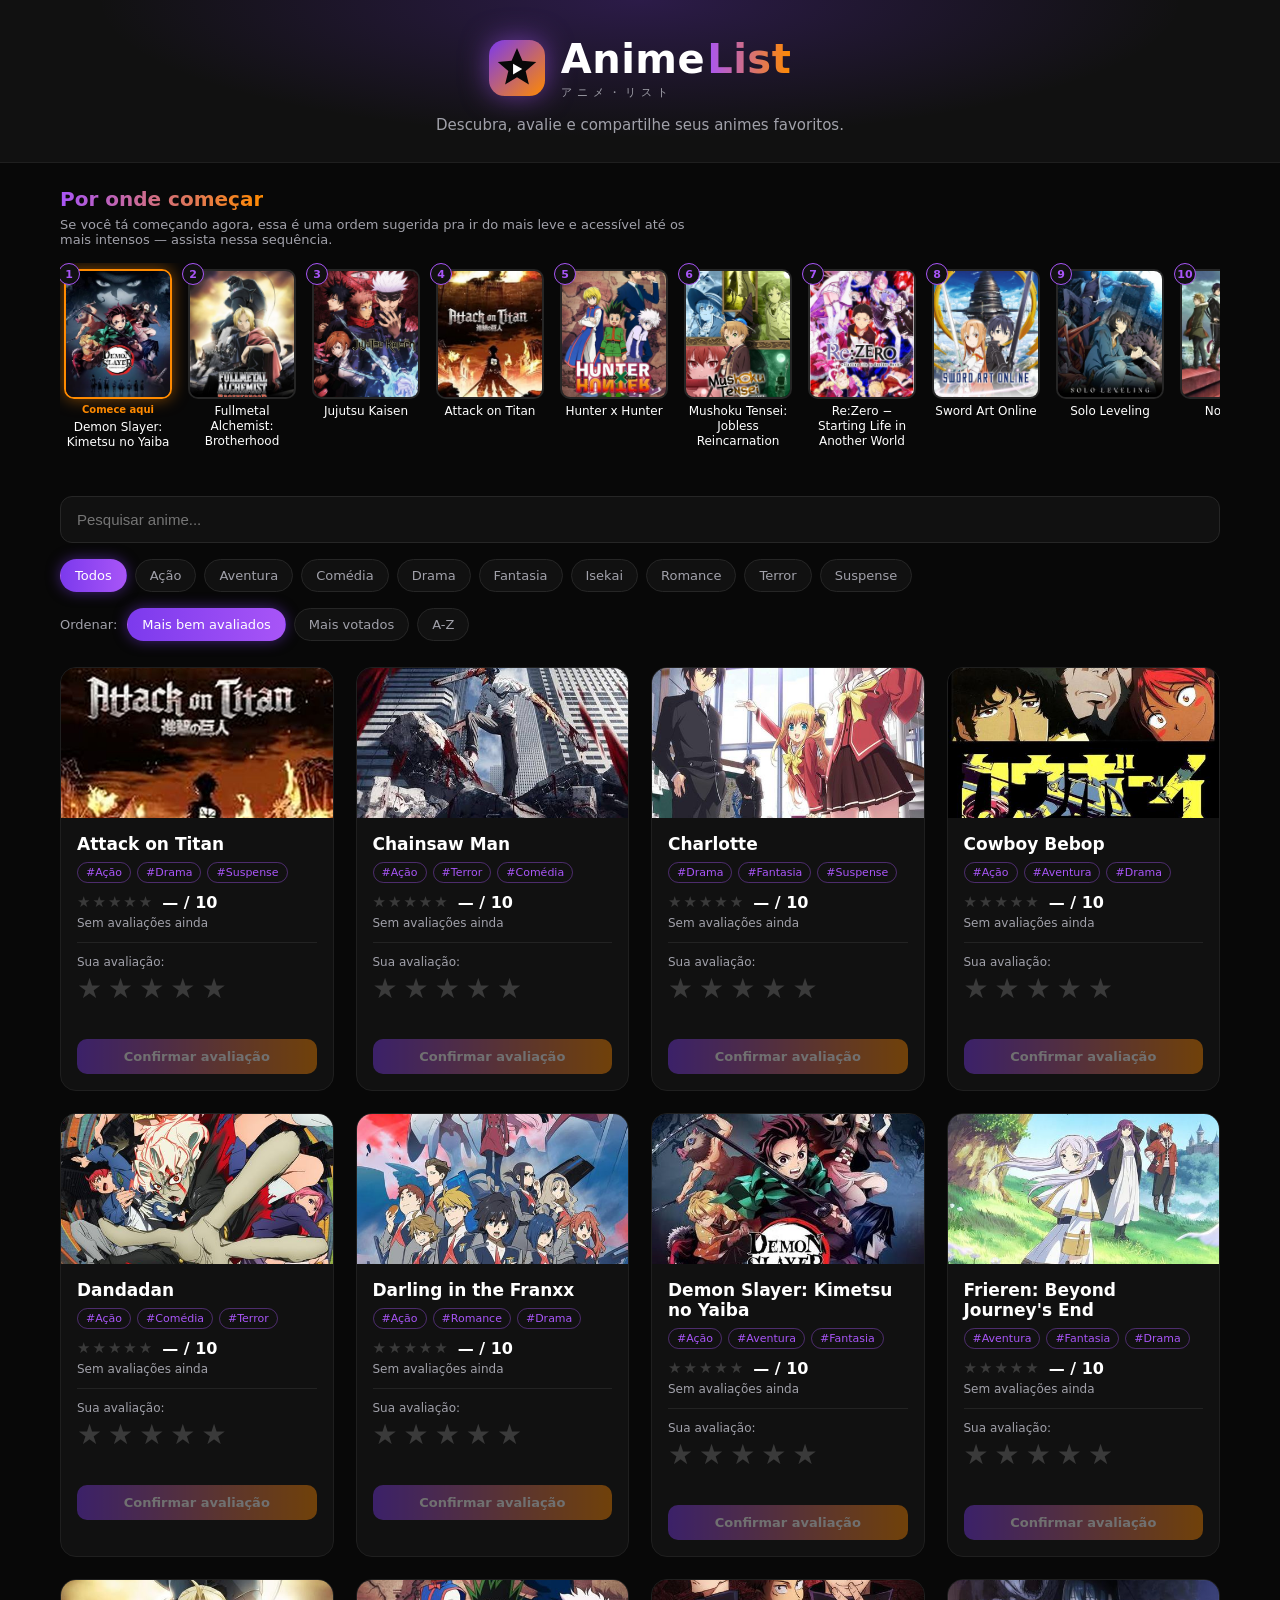
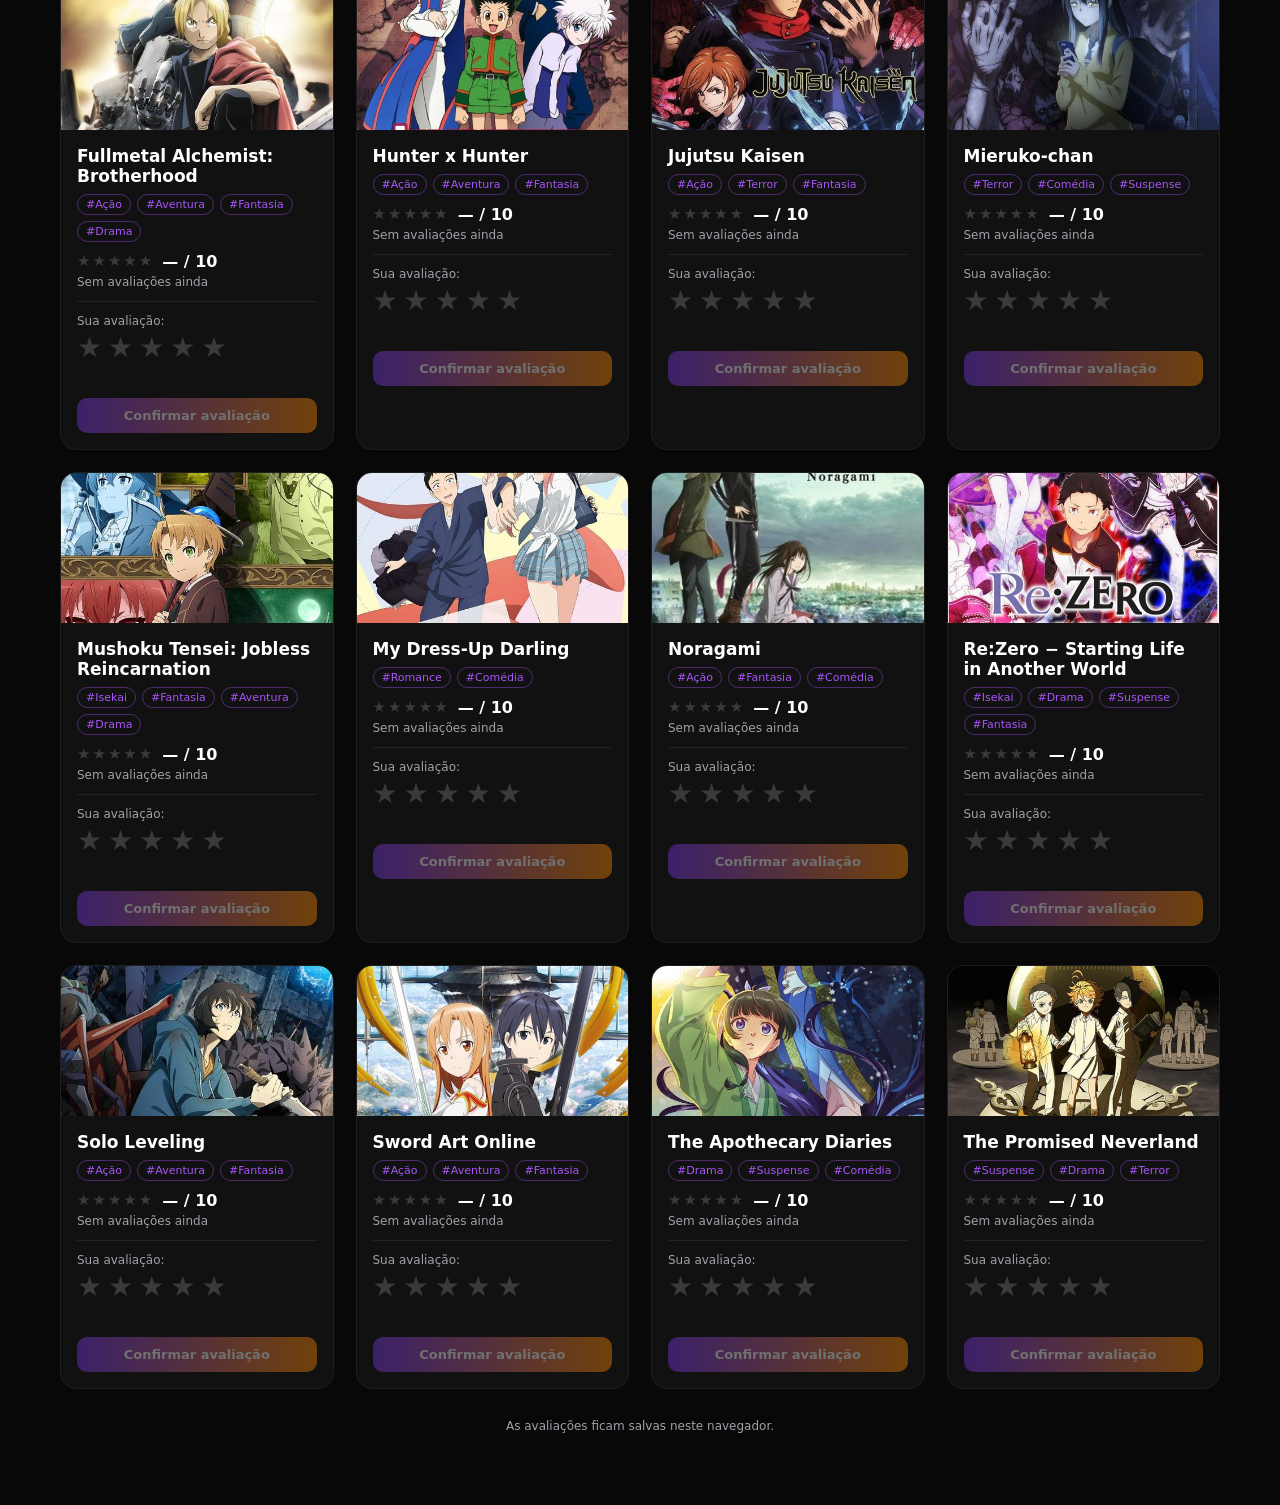
==== index.html @ 44616f42 "Reestrutura o projeto em HTML/CSS/JS separados e adiciona os pôsteres dos animes" ====
<!DOCTYPE html>
<html lang="pt-BR">
<head>
  <meta charset="UTF-8">
  <meta name="viewport" content="width=device-width, initial-scale=1, viewport-fit=cover">
  <meta name="description" content="Descubra, avalie e compartilhe seus animes favoritos.">
  <title>Anime List</title>
  <link rel="icon" type="image/svg+xml" href="assets/logo.svg">
  <link rel="stylesheet" href="css/style.css">
  <script type="module" src="js/main.js"></script>
</head>
<body>
  <header class="site-header">
    <div class="brand">
      <img class="brand-logo" src="assets/logo.svg" alt="" width="56" height="56">
      <div>
        <h1>Anime<span>List</span></h1>
        <span class="brand-kana">アニメ・リスト</span>
      </div>
    </div>
    <p>Descubra, avalie e compartilhe seus animes favoritos.</p>
  </header>

  <main>
    <section class="start-guide" aria-labelledby="start-guide-title">
      <h2 id="start-guide-title">Por onde começar</h2>
      <p class="start-guide-sub">
        Se você tá começando agora, essa é uma ordem sugerida pra ir do mais leve e acessível
        até os mais intensos — assista nessa sequência.
      </p>
      <ol class="path" id="path"></ol>
    </section>

    <div class="controls">
      <input id="search" type="search" placeholder="Pesquisar anime..." aria-label="Pesquisar anime" autocomplete="off">
      <div class="row" id="categories" role="group" aria-label="Filtrar por categoria"></div>
      <div class="row">
        <span class="sort-label">Ordenar:</span>
        <div class="row" id="sorts" role="group" aria-label="Ordenar resultados"></div>
      </div>
    </div>

    <section id="grid" class="grid" aria-label="Lista de animes"></section>
    <p id="empty" class="empty" hidden>Nenhum anime encontrado.</p>

    <p id="storage-note" class="note"></p>
  </main>

  <div id="toast" class="toast" role="status" aria-live="polite"></div>

  <template id="card-template">
    <article class="card">
      <div class="poster"><img alt="" loading="lazy" decoding="async"></div>
      <div class="card-body">
        <h3 class="card-title"></h3>
        <div class="card-tags"></div>
        <div class="average">
          <span class="stars-mini" aria-hidden="true">
            <span class="stars-bg">★★★★★</span>
            <span class="stars-fg">★★★★★</span>
          </span>
          <span class="average-value"></span>
        </div>
        <div class="vote-count"></div>
        <div class="rate">
          <p>Sua avaliação:</p>
          <div class="star-input" role="radiogroup">
            <span class="stars-bg" aria-hidden="true">★★★★★</span>
            <span class="stars-fg" aria-hidden="true">★★★★★</span>
            <span class="star-hits"></span>
          </div>
          <div class="pending-score"></div>
          <button type="button" class="confirm">Confirmar avaliação</button>
        </div>
      </div>
    </article>
  </template>
</body>
</html>
---- css/style.css ----
:root {
  color-scheme: dark;
  --bg: #080808;
  --bg-2: #111111;
  --surface-border: #1f1f1f;
  --control-border: #262626;
  --divider: #232323;
  --star-empty: #3a3a3a;
  --purple: #7c3aed;
  --purple-2: #a855f7;
  --orange: #ff8a00;
  --red: #ef4444;
  --white: #ffffff;
  --gray: #a1a1aa;
  --radius: 16px;
  --gradient-brand: linear-gradient(90deg, var(--purple-2), var(--orange));
}

*,
*::before,
*::after {
  box-sizing: border-box;
}

html {
  scroll-padding-top: env(safe-area-inset-top, 0px);
}

body {
  margin: 0;
  background: var(--bg);
  color: var(--white);
  font-family: "Segoe UI", Roboto, system-ui, sans-serif;
  padding-top: env(safe-area-inset-top, 0px);
  padding-bottom: env(safe-area-inset-bottom, 0px);
}

button {
  font: inherit;
}

.site-header h1 span,
.start-guide h2 {
  background: var(--gradient-brand);
  -webkit-background-clip: text;
  background-clip: text;
  color: transparent;
}

/* ---------- Header ---------- */

.site-header {
  padding: 36px 20px 28px;
  text-align: center;
  background: radial-gradient(ellipse at top, rgba(124, 58, 237, 0.25), transparent 60%), var(--bg-2);
  border-bottom: 1px solid var(--surface-border);
}

.brand {
  display: inline-flex;
  align-items: center;
  gap: 16px;
  text-align: left;
}

.brand-logo {
  width: 56px;
  height: 56px;
  flex-shrink: 0;
  filter: drop-shadow(0 0 14px rgba(168, 85, 247, 0.55));
}

.site-header h1 {
  margin: 0;
  font-size: clamp(26px, 5.5vw, 40px);
  letter-spacing: 0.5px;
  font-weight: 800;
}

.site-header h1 span {
  margin-left: 2px;
}

.brand-kana {
  display: block;
  font-size: 11px;
  letter-spacing: 5px;
  color: var(--gray);
  margin-top: 3px;
}

.site-header p {
  color: var(--gray);
  margin: 16px 0 0;
  font-size: 15px;
}

main {
  max-width: 1200px;
  margin: 0 auto;
  padding: 24px 20px 60px;
}

/* ---------- Start guide ---------- */

.start-guide {
  margin-bottom: 32px;
}

.start-guide h2 {
  display: inline-block;
  margin: 0 0 6px;
  font-size: 20px;
  font-weight: 800;
}

.start-guide-sub {
  color: var(--gray);
  font-size: 13px;
  margin: 0 0 16px;
  max-width: 640px;
}

.path {
  display: flex;
  gap: 16px;
  overflow-x: auto;
  list-style: none;
  margin: 0;
  padding: 6px 4px 14px;
}

.step {
  flex: 0 0 auto;
  width: 108px;
  text-align: center;
  position: relative;
}

.step-number {
  position: absolute;
  top: -6px;
  left: -6px;
  z-index: 2;
  width: 22px;
  height: 22px;
  display: flex;
  align-items: center;
  justify-content: center;
  border-radius: 50%;
  background: var(--bg-2);
  border: 1px solid var(--purple-2);
  color: var(--purple-2);
  font-size: 11px;
  font-weight: 700;
}

.step img {
  display: block;
  width: 100%;
  height: 130px;
  object-fit: cover;
  border-radius: 10px;
  border: 2px solid var(--control-border);
}

.step.first img {
  border-color: var(--orange);
  box-shadow: 0 0 16px rgba(255, 138, 0, 0.5);
}

.step-badge {
  display: block;
  font-size: 10px;
  color: var(--orange);
  font-weight: 700;
  margin-top: 5px;
}

.step p {
  font-size: 12px;
  margin: 5px 0 0;
  line-height: 1.25;
}

/* ---------- Controls ---------- */

.controls {
  display: flex;
  flex-direction: column;
  gap: 16px;
  margin-bottom: 26px;
}

#search {
  width: 100%;
  padding: 14px 16px;
  border-radius: 12px;
  border: 1px solid var(--control-border);
  background: var(--bg-2);
  color: var(--white);
  font-size: 15px;
  outline: none;
  transition: border-color 0.2s, box-shadow 0.2s;
}

#search:focus {
  border-color: var(--purple-2);
  box-shadow: 0 0 0 3px rgba(168, 85, 247, 0.25);
}

.row {
  display: flex;
  flex-wrap: wrap;
  gap: 8px;
  align-items: center;
}

.sort-label {
  color: var(--gray);
  font-size: 13px;
  margin-right: 2px;
}

.chip {
  background: var(--bg-2);
  border: 1px solid var(--control-border);
  color: var(--gray);
  padding: 8px 14px;
  border-radius: 999px;
  font-size: 13px;
  cursor: pointer;
  transition: color 0.2s, border-color 0.2s, box-shadow 0.2s;
}

.chip:hover {
  color: var(--white);
  border-color: var(--purple-2);
}

.chip[aria-pressed="true"] {
  background: linear-gradient(90deg, var(--purple), var(--purple-2));
  color: var(--white);
  border-color: transparent;
  box-shadow: 0 0 14px rgba(124, 58, 237, 0.5);
}

.chip:focus-visible,
.confirm:focus-visible {
  outline: 2px solid var(--purple-2);
  outline-offset: 2px;
}

/* ---------- Grid & cards ---------- */

.grid {
  display: grid;
  grid-template-columns: repeat(auto-fill, minmax(240px, 1fr));
  gap: 22px;
}

@media (max-width: 640px) {
  .grid {
    grid-template-columns: 1fr;
  }
}

@media (min-width: 641px) and (max-width: 1000px) {
  .grid {
    grid-template-columns: repeat(2, 1fr);
  }
}

.card {
  background: var(--bg-2);
  border: 1px solid var(--surface-border);
  border-radius: var(--radius);
  overflow: hidden;
  transition: transform 0.25s, box-shadow 0.25s, border-color 0.25s;
}

.card:hover {
  transform: translateY(-4px);
  border-color: var(--purple-2);
  box-shadow: 0 10px 30px rgba(124, 58, 237, 0.25);
}

.poster {
  height: 150px;
  overflow: hidden;
  background: linear-gradient(135deg, #1e1b4b, #6d28d9);
}

.poster img {
  display: block;
  width: 100%;
  height: 100%;
  object-fit: cover;
}

.card-body {
  padding: 16px;
}

.card-title {
  margin: 0 0 8px;
  font-size: 17px;
}

.card-tags {
  display: flex;
  flex-wrap: wrap;
  gap: 6px;
  margin-bottom: 10px;
}

.tag {
  font-size: 11px;
  color: var(--purple-2);
  border: 1px solid rgba(168, 85, 247, 0.4);
  padding: 3px 8px;
  border-radius: 999px;
}

.average {
  display: flex;
  align-items: center;
  gap: 8px;
  margin-bottom: 4px;
}

.average-value {
  font-weight: 700;
}

.vote-count {
  color: var(--gray);
  font-size: 12px;
  margin-bottom: 12px;
}

/* ---------- Stars ---------- */

/* Both star widgets share the same technique: a gray row of stars with an
   orange copy on top, clipped to the width given by --fill. */
.stars-mini,
.star-input {
  position: relative;
  display: inline-block;
  line-height: 1;
}

.stars-bg {
  color: var(--star-empty);
}

.stars-fg {
  position: absolute;
  top: 0;
  left: 0;
  width: var(--fill, 0%);
  overflow: hidden;
  white-space: nowrap;
  color: var(--orange);
  pointer-events: none;
}

.stars-mini {
  font-size: 15px;
  letter-spacing: 2px;
}

.star-input {
  font-size: 28px;
  letter-spacing: 6px;
  height: 32px;
  margin-bottom: 8px;
}

.star-hits {
  position: absolute;
  inset: 0;
  display: flex;
}

.star-hits button {
  flex: 1;
  background: transparent;
  border: none;
  padding: 0;
  margin: 0;
  cursor: pointer;
}

.star-hits button:focus-visible {
  outline: 2px solid var(--purple-2);
  outline-offset: 2px;
}

/* ---------- Rating form ---------- */

.rate {
  border-top: 1px solid var(--divider);
  padding-top: 12px;
}

.rate p {
  margin: 0 0 6px;
  font-size: 12px;
  color: var(--gray);
}

.pending-score {
  font-size: 12px;
  color: var(--gray);
  min-height: 16px;
  margin-bottom: 8px;
}

.confirm {
  width: 100%;
  padding: 10px;
  border: none;
  border-radius: 10px;
  background: linear-gradient(90deg, var(--purple), var(--orange));
  color: var(--white);
  font-weight: 700;
  font-size: 13px;
  cursor: pointer;
  transition: opacity 0.2s;
}

.confirm:disabled {
  opacity: 0.4;
  cursor: default;
}

/* ---------- Misc ---------- */

.empty {
  text-align: center;
  color: var(--gray);
  padding: 40px 0;
}

.note {
  color: var(--gray);
  font-size: 12px;
  text-align: center;
  margin-top: 30px;
}

.toast {
  position: fixed;
  left: 50%;
  bottom: 24px;
  z-index: 50;
  max-width: 90vw;
  transform: translate(-50%, 12px);
  background: #151515;
  border: 1px solid var(--purple-2);
  color: var(--white);
  padding: 12px 20px;
  border-radius: 10px;
  font-size: 14px;
  opacity: 0;
  pointer-events: none;
  transition: opacity 0.25s, transform 0.25s;
}

.toast.show {
  opacity: 1;
  transform: translate(-50%, 0);
}

.toast.error {
  border-color: var(--red);
}

@media (prefers-reduced-motion: reduce) {
  *,
  *::before,
  *::after {
    transition: none !important;
  }

  .card:hover {
    transform: none;
  }
}
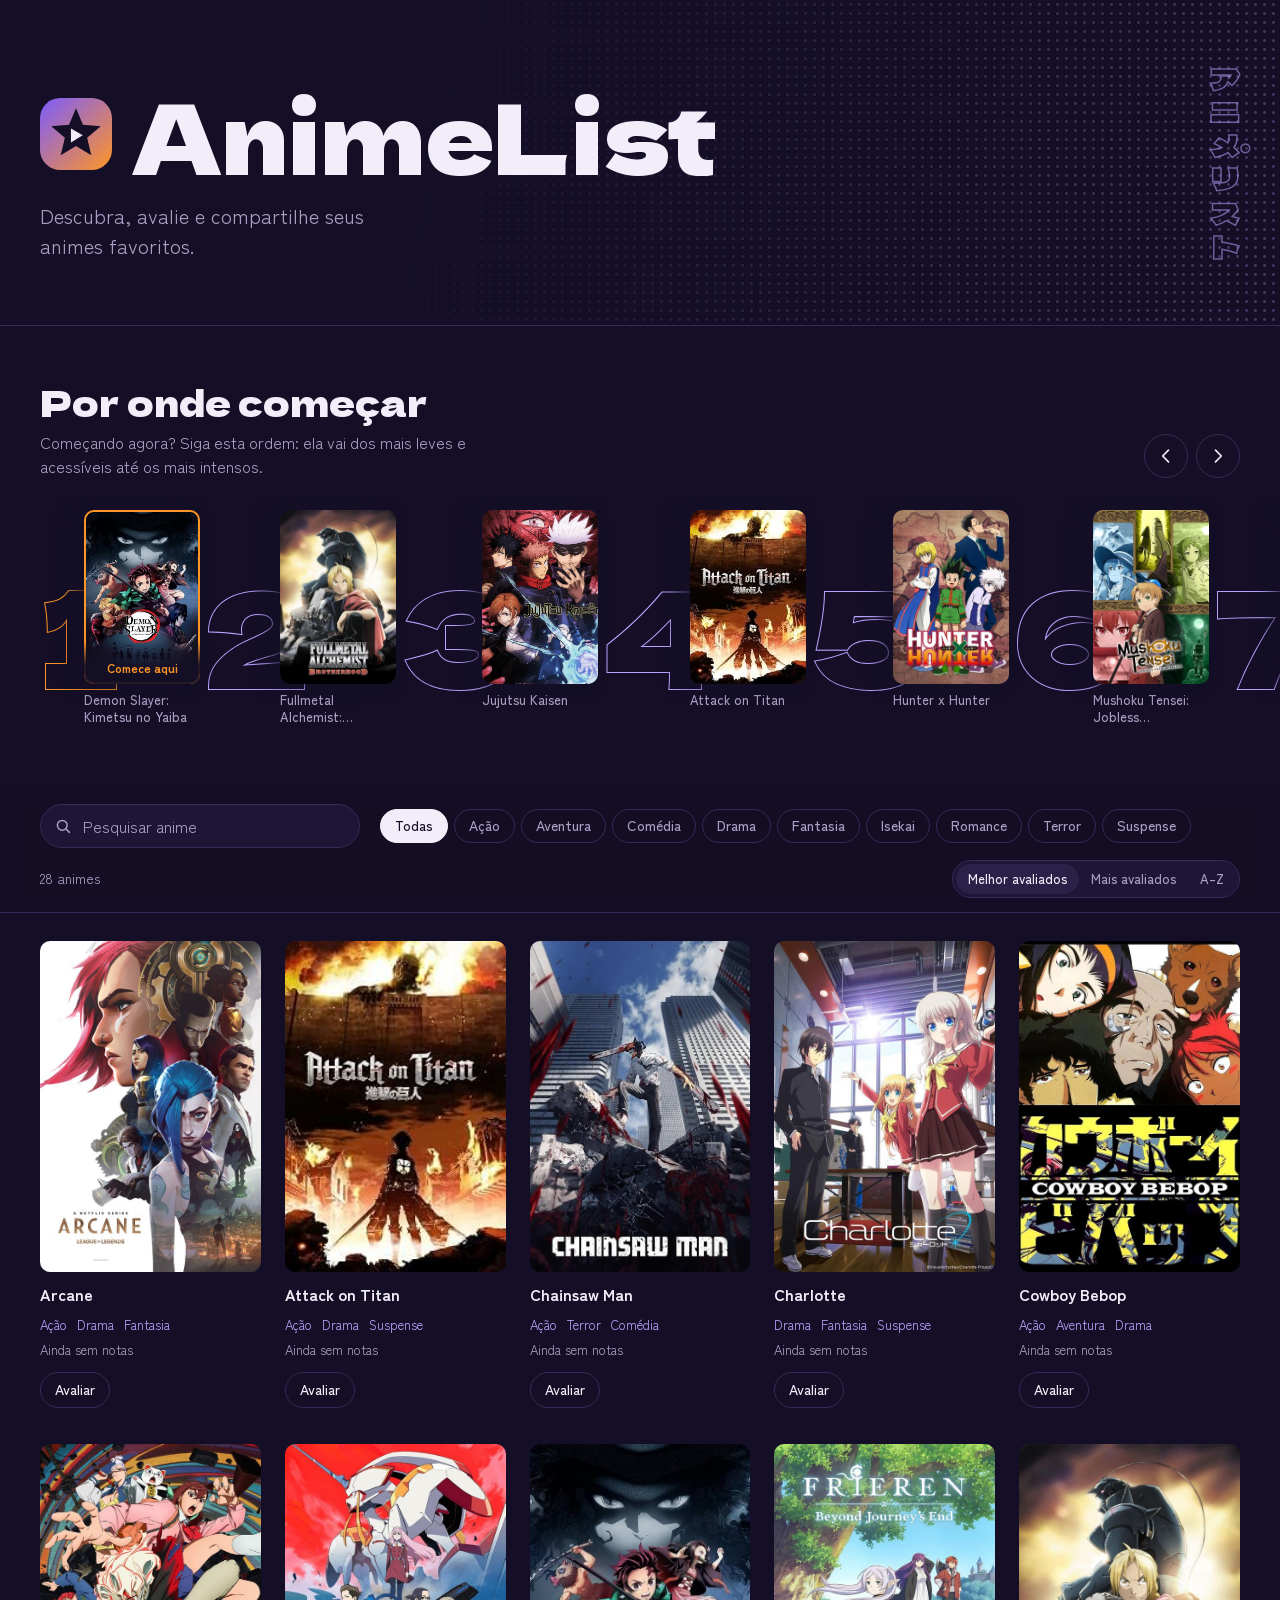
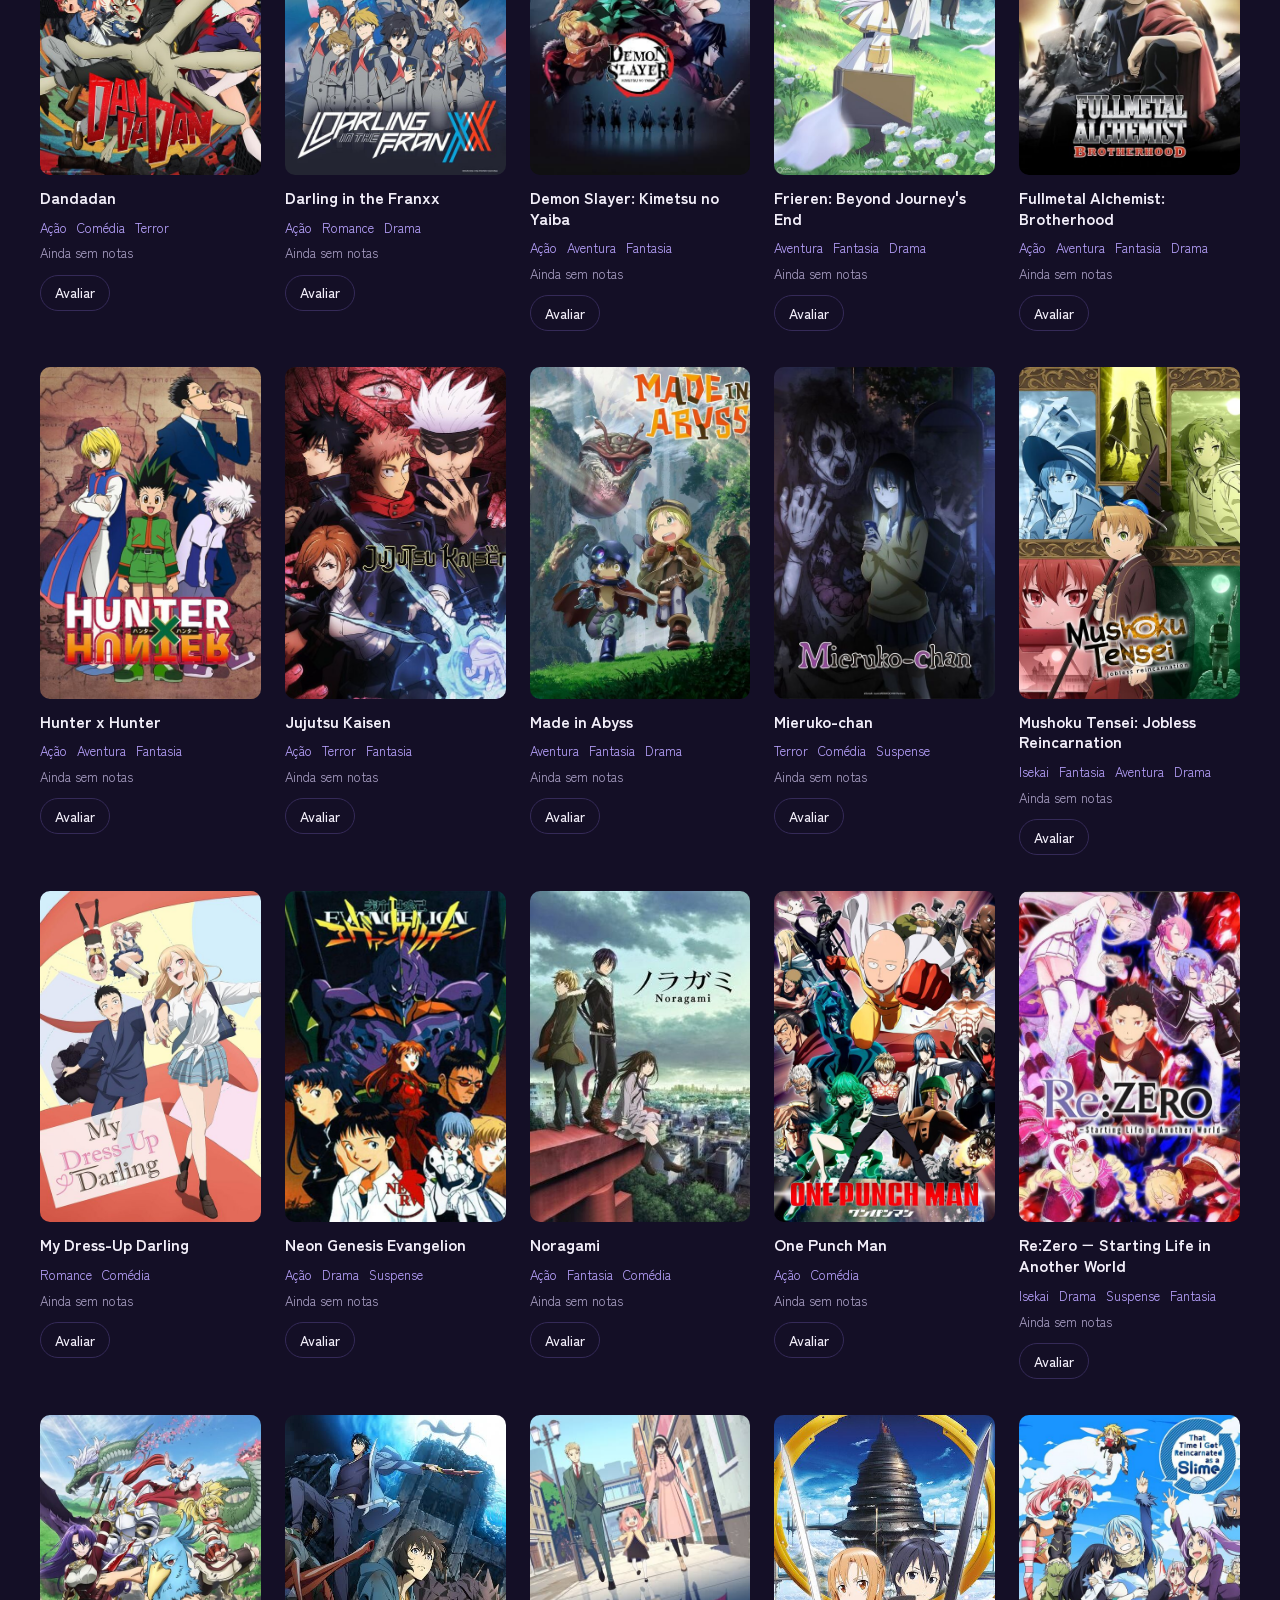
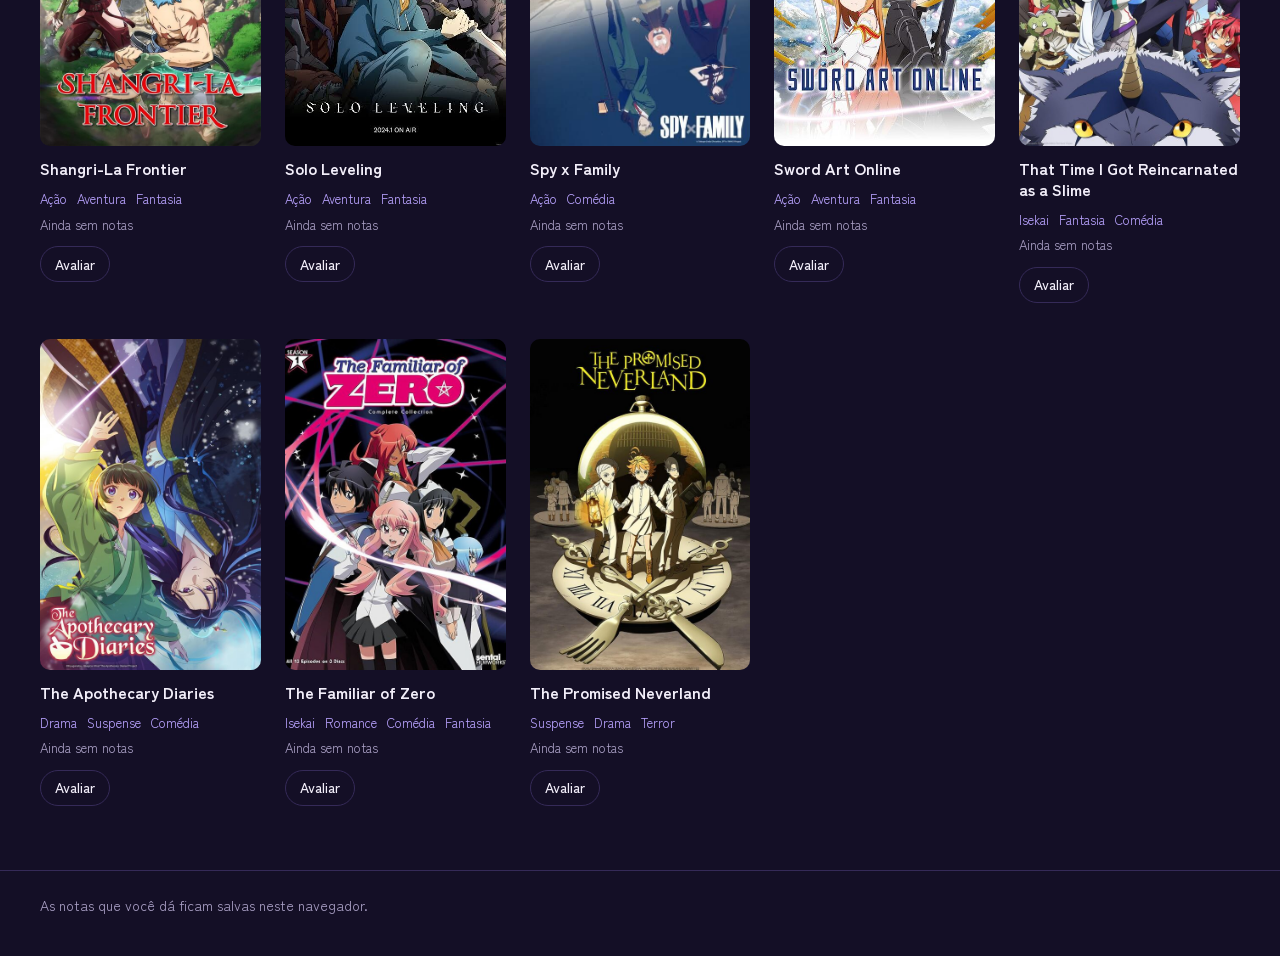
==== commit 24a9b726: "Reorganiza o projeto e redesenha a AnimeList - Separa o HTML único em index.html, assets/css/style.c" ====
--- a/index.html
+++ b/index.html
@@ -3,77 +3,89 @@
 <head>
   <meta charset="UTF-8">
   <meta name="viewport" content="width=device-width, initial-scale=1, viewport-fit=cover">
-  <meta name="description" content="Descubra, avalie e compartilhe seus animes favoritos.">
-  <title>Anime List</title>
-  <link rel="icon" type="image/svg+xml" href="assets/logo.svg">
-  <link rel="stylesheet" href="css/style.css">
-  <script type="module" src="js/main.js"></script>
+  <title>AnimeList</title>
+  <meta name="description" content="Descubra, avalie e compartilhe seus animes favoritos, com uma ordem sugerida para quem está começando.">
+  <meta name="theme-color" content="#140F26">
+  <meta property="og:title" content="AnimeList">
+  <meta property="og:description" content="Descubra, avalie e compartilhe seus animes favoritos.">
+  <meta property="og:type" content="website">
+  <link rel="icon" href="favicon.svg" type="image/svg+xml">
+  <link rel="preconnect" href="https://fonts.googleapis.com">
+  <link rel="preconnect" href="https://fonts.gstatic.com" crossorigin>
+  <link rel="stylesheet" href="https://fonts.googleapis.com/css2?family=Dela+Gothic+One&family=Zen+Kaku+Gothic+New:wght@400;500;700&display=swap">
+  <link rel="stylesheet" href="assets/css/style.css">
+  <script src="assets/js/data.js" defer></script>
+  <script src="assets/js/app.js" defer></script>
 </head>
 <body>
-  <header class="site-header">
-    <div class="brand">
-      <img class="brand-logo" src="assets/logo.svg" alt="" width="56" height="56">
-      <div>
-        <h1>Anime<span>List</span></h1>
-        <span class="brand-kana">アニメ・リスト</span>
+  <a class="pular" href="#lista">Pular para a lista</a>
+
+  <header class="topo">
+    <div class="topo-conteudo">
+      <div class="marca">
+        <svg class="marca-logo" viewBox="0 0 64 64" aria-hidden="true">
+          <defs>
+            <linearGradient id="logo-grad" x1="0" y1="0" x2="1" y2="1">
+              <stop offset="0" stop-color="#7C5CFF"/>
+              <stop offset="1" stop-color="#FF9526"/>
+            </linearGradient>
+          </defs>
+          <rect width="64" height="64" rx="18" fill="url(#logo-grad)"/>
+          <path d="M32 9 L38.2 23.8 L54 25.1 L41.9 35.3 L45.6 50.9 L32 42.6 L18.4 50.9 L22.1 35.3 L10 25.1 L25.8 23.8 Z" fill="#140F26"/>
+          <path d="M27.5 27 L27.5 39.5 L38 33.2 Z" fill="#F2EEF9"/>
+        </svg>
+        <h1>AnimeList</h1>
       </div>
+      <p class="topo-texto">Descubra, avalie e compartilhe seus animes favoritos.</p>
     </div>
-    <p>Descubra, avalie e compartilhe seus animes favoritos.</p>
+    <span class="kana" aria-hidden="true">アニメ・リスト</span>
   </header>
 
   <main>
-    <section class="start-guide" aria-labelledby="start-guide-title">
-      <h2 id="start-guide-title">Por onde começar</h2>
-      <p class="start-guide-sub">
-        Se você tá começando agora, essa é uma ordem sugerida pra ir do mais leve e acessível
-        até os mais intensos — assista nessa sequência.
-      </p>
-      <ol class="path" id="path"></ol>
+    <section class="inicio" aria-labelledby="inicio-titulo">
+      <div class="inicio-cabecalho">
+        <div>
+          <h2 id="inicio-titulo">Por onde começar</h2>
+          <p class="inicio-texto">Começando agora? Siga esta ordem: ela vai dos mais leves e acessíveis até os mais intensos.</p>
+        </div>
+        <div class="trilha-setas">
+          <button type="button" class="seta" data-rolar="-1" aria-label="Ver animes anteriores da ordem">
+            <svg viewBox="0 0 24 24" aria-hidden="true"><path d="M15 5l-7 7 7 7"/></svg>
+          </button>
+          <button type="button" class="seta" data-rolar="1" aria-label="Ver próximos animes da ordem">
+            <svg viewBox="0 0 24 24" aria-hidden="true"><path d="M9 5l7 7-7 7"/></svg>
+          </button>
+        </div>
+      </div>
+      <ol class="trilha" id="trilha"></ol>
     </section>
 
-    <div class="controls">
-      <input id="search" type="search" placeholder="Pesquisar anime..." aria-label="Pesquisar anime" autocomplete="off">
-      <div class="row" id="categories" role="group" aria-label="Filtrar por categoria"></div>
-      <div class="row">
-        <span class="sort-label">Ordenar:</span>
-        <div class="row" id="sorts" role="group" aria-label="Ordenar resultados"></div>
+    <section class="catalogo" id="lista" aria-labelledby="catalogo-titulo" tabindex="-1">
+      <h2 id="catalogo-titulo" class="sr-only">Todos os animes</h2>
+
+      <div class="filtros">
+        <label class="busca">
+          <svg viewBox="0 0 24 24" aria-hidden="true"><circle cx="11" cy="11" r="6.5"/><path d="M16 16l4.5 4.5"/></svg>
+          <span class="sr-only">Pesquisar anime</span>
+          <input id="busca" type="search" placeholder="Pesquisar anime" autocomplete="off" spellcheck="false">
+        </label>
+        <div class="categorias" id="categorias" role="group" aria-label="Filtrar por categoria"></div>
+        <div class="filtros-rodape">
+          <p class="contador" id="contador" aria-live="polite"></p>
+          <div class="ordem" id="ordem" role="group" aria-label="Ordenar lista"></div>
+        </div>
       </div>
-    </div>
 
-    <section id="grid" class="grid" aria-label="Lista de animes"></section>
-    <p id="empty" class="empty" hidden>Nenhum anime encontrado.</p>
-
-    <p id="storage-note" class="note"></p>
+      <div class="grade" id="grade"></div>
+    </section>
   </main>
 
-  <div id="toast" class="toast" role="status" aria-live="polite"></div>
+  <footer class="rodape">
+    <p id="aviso-notas">Carregando notas…</p>
+  </footer>
 
-  <template id="card-template">
-    <article class="card">
-      <div class="poster"><img alt="" loading="lazy" decoding="async"></div>
-      <div class="card-body">
-        <h3 class="card-title"></h3>
-        <div class="card-tags"></div>
-        <div class="average">
-          <span class="stars-mini" aria-hidden="true">
-            <span class="stars-bg">★★★★★</span>
-            <span class="stars-fg">★★★★★</span>
-          </span>
-          <span class="average-value"></span>
-        </div>
-        <div class="vote-count"></div>
-        <div class="rate">
-          <p>Sua avaliação:</p>
-          <div class="star-input" role="radiogroup">
-            <span class="stars-bg" aria-hidden="true">★★★★★</span>
-            <span class="stars-fg" aria-hidden="true">★★★★★</span>
-            <span class="star-hits"></span>
-          </div>
-          <div class="pending-score"></div>
-          <button type="button" class="confirm">Confirmar avaliação</button>
-        </div>
-      </div>
-    </article>
-  </template>
+  <div class="toast" id="toast" role="status" aria-live="polite"></div>
+
+  <noscript><p class="sem-js">Ative o JavaScript para ver a lista de animes.</p></noscript>
 </body>
 </html>
--- a/assets/css/style.css
+++ b/assets/css/style.css
@@ -0,0 +1,875 @@
+/* =========================================================
+   AnimeList: estilos
+   Paleta: tinta violeta + papel + lilás; laranja só para notas e destaques.
+   ========================================================= */
+
+:root {
+  --tinta: #140f26;
+  --tinta-2: #1d1636;
+  --tinta-3: #2a2148;
+  --linha: #352a58;
+  --papel: #f2eef9;
+  --papel-suave: #a99fc4;
+  --lilas: #b9a3ff;
+  --laranja: #ff9526;
+  --laranja-escuro: #2b1600;
+  --estrela-vazia: #3d3263;
+  --erro: #ff6b7a;
+
+  --fonte-display: "Dela Gothic One", "Zen Kaku Gothic New", system-ui, sans-serif;
+  --fonte-texto: "Zen Kaku Gothic New", system-ui, -apple-system, "Segoe UI", sans-serif;
+
+  --raio-capa: 10px;
+  --largura: 1240px;
+  --margem: clamp(16px, 4vw, 40px);
+
+  color-scheme: dark;
+}
+
+*,
+*::before,
+*::after {
+  box-sizing: border-box;
+}
+
+html {
+  -webkit-text-size-adjust: 100%;
+  scroll-padding-top: 16px;
+}
+
+body {
+  margin: 0;
+  background: var(--tinta);
+  color: var(--papel);
+  font-family: var(--fonte-texto);
+  font-size: 16px;
+  line-height: 1.5;
+  padding-bottom: env(safe-area-inset-bottom, 0px);
+  -webkit-font-smoothing: antialiased;
+}
+
+img {
+  display: block;
+  max-width: 100%;
+}
+
+button {
+  font: inherit;
+  color: inherit;
+}
+
+h1,
+h2,
+h3,
+p {
+  margin: 0;
+}
+
+:focus-visible {
+  outline: 2px solid var(--lilas);
+  outline-offset: 3px;
+  border-radius: 4px;
+}
+
+.sr-only {
+  position: absolute;
+  width: 1px;
+  height: 1px;
+  padding: 0;
+  margin: -1px;
+  overflow: hidden;
+  clip: rect(0 0 0 0);
+  white-space: nowrap;
+  border: 0;
+}
+
+.pular {
+  position: absolute;
+  left: 16px;
+  top: -60px;
+  z-index: 100;
+  background: var(--papel);
+  color: var(--tinta);
+  padding: 10px 16px;
+  border-radius: 8px;
+  font-weight: 700;
+  text-decoration: none;
+}
+
+.pular:focus {
+  top: 12px;
+}
+
+/* ---------- Topo ---------- */
+
+.topo {
+  position: relative;
+  overflow: hidden;
+  padding: calc(env(safe-area-inset-top, 0px) + clamp(40px, 8vw, 88px)) var(--margem) clamp(36px, 6vw, 64px);
+  border-bottom: 1px solid var(--linha);
+}
+
+/* Retícula de mangá, desaparecendo em direção ao texto */
+.topo::before {
+  content: "";
+  position: absolute;
+  inset: 0;
+  background-image: radial-gradient(circle, rgba(185, 163, 255, 0.28) 1.2px, transparent 1.6px);
+  background-size: 9px 9px;
+  -webkit-mask-image: linear-gradient(105deg, transparent 30%, #000 95%);
+  mask-image: linear-gradient(105deg, transparent 30%, #000 95%);
+  pointer-events: none;
+}
+
+.topo-conteudo {
+  position: relative;
+  max-width: var(--largura);
+  margin: 0 auto;
+}
+
+.marca {
+  display: flex;
+  align-items: center;
+  gap: clamp(12px, 2vw, 20px);
+}
+
+.marca-logo {
+  width: clamp(44px, 7vw, 72px);
+  height: auto;
+  flex-shrink: 0;
+}
+
+.marca h1 {
+  font-family: var(--fonte-display);
+  font-weight: 400;
+  font-size: clamp(40px, 9vw, 96px);
+  line-height: 0.95;
+  letter-spacing: -0.01em;
+}
+
+.topo-texto {
+  margin-top: clamp(14px, 2vw, 22px);
+  max-width: 34ch;
+  font-size: clamp(17px, 2vw, 20px);
+  color: var(--papel-suave);
+}
+
+.kana {
+  position: absolute;
+  right: var(--margem);
+  top: 50%;
+  transform: translateY(-50%);
+  /* Coluna de 1em: cada caractere quebra para a linha de baixo, formando texto vertical */
+  width: 1em;
+  word-break: break-all;
+  text-align: center;
+  font-family: var(--fonte-display);
+  font-size: clamp(18px, 2.6vw, 30px);
+  line-height: 1.12;
+  color: transparent;
+  -webkit-text-stroke: 1.5px rgba(185, 163, 255, 0.55);
+  pointer-events: none;
+  user-select: none;
+}
+
+@media (max-width: 560px) {
+  .kana {
+    display: none;
+  }
+}
+
+main {
+  max-width: calc(var(--largura) + var(--margem) * 2);
+  margin: 0 auto;
+  padding: 0 var(--margem);
+}
+
+/* ---------- Por onde começar ---------- */
+
+.inicio {
+  padding-top: clamp(36px, 5vw, 56px);
+}
+
+.inicio-cabecalho {
+  display: flex;
+  align-items: flex-end;
+  justify-content: space-between;
+  gap: 24px;
+}
+
+.inicio h2 {
+  font-family: var(--fonte-display);
+  font-weight: 400;
+  font-size: clamp(26px, 3.6vw, 36px);
+  line-height: 1.1;
+}
+
+.inicio-texto {
+  margin-top: 8px;
+  max-width: 56ch;
+  color: var(--papel-suave);
+}
+
+.trilha-setas {
+  display: flex;
+  gap: 8px;
+  flex-shrink: 0;
+}
+
+.seta {
+  width: 44px;
+  height: 44px;
+  display: grid;
+  place-items: center;
+  border-radius: 50%;
+  border: 1px solid var(--linha);
+  background: transparent;
+  cursor: pointer;
+}
+
+.seta:hover {
+  border-color: var(--lilas);
+}
+
+.seta svg {
+  width: 20px;
+  height: 20px;
+  fill: none;
+  stroke: currentColor;
+  stroke-width: 2;
+  stroke-linecap: round;
+  stroke-linejoin: round;
+}
+
+@media (hover: none), (max-width: 640px) {
+  .trilha-setas {
+    display: none;
+  }
+}
+
+.trilha {
+  list-style: none;
+  margin: 20px calc(var(--margem) * -1) 0;
+  padding: 12px var(--margem) 20px;
+  display: flex;
+  gap: 4px;
+  overflow-x: auto;
+  scroll-snap-type: x proximity;
+  scroll-padding-inline: var(--margem);
+  scrollbar-width: thin;
+  scrollbar-color: var(--linha) transparent;
+}
+
+.passo {
+  flex: 0 0 auto;
+  scroll-snap-align: start;
+}
+
+.passo a {
+  position: relative;
+  display: grid;
+  grid-template-columns: auto 116px;
+  grid-template-rows: auto auto;
+  align-items: end;
+  text-decoration: none;
+  color: inherit;
+  border-radius: var(--raio-capa);
+}
+
+/* O número gigante vazado fica atrás da capa: é o elemento-assinatura da página */
+.passo-numero {
+  grid-row: 1;
+  grid-column: 1;
+  margin-right: -26px;
+  font-family: var(--fonte-display);
+  font-size: 132px;
+  line-height: 0.78;
+  color: var(--tinta);
+  -webkit-text-stroke: 2px var(--lilas);
+  paint-order: stroke fill;
+  letter-spacing: -0.06em;
+  user-select: none;
+}
+
+.passo-capa {
+  grid-row: 1;
+  grid-column: 2;
+  position: relative;
+  z-index: 1;
+  aspect-ratio: 2 / 3;
+  border-radius: var(--raio-capa);
+  overflow: hidden;
+  background: var(--tinta-3);
+  box-shadow: -10px 0 18px rgba(20, 15, 38, 0.85);
+}
+
+.passo-capa img {
+  width: 100%;
+  height: 100%;
+  object-fit: cover;
+  transition: transform 0.35s ease;
+}
+
+.passo a:hover .passo-capa img {
+  transform: scale(1.04);
+}
+
+.passo-nome {
+  grid-row: 2;
+  grid-column: 2;
+  margin-top: 8px;
+  font-size: 13px;
+  line-height: 1.3;
+  font-weight: 500;
+  color: var(--papel-suave);
+  display: -webkit-box;
+  -webkit-line-clamp: 2;
+  -webkit-box-orient: vertical;
+  overflow: hidden;
+  min-height: 2.6em;
+}
+
+.passo a:hover .passo-nome {
+  color: var(--papel);
+}
+
+.passo-primeiro .passo-numero {
+  -webkit-text-stroke-color: var(--laranja);
+}
+
+.passo-primeiro .passo-capa {
+  outline: 2px solid var(--laranja);
+  outline-offset: -2px;
+}
+
+.passo-selo {
+  position: absolute;
+  z-index: 2;
+  left: 0;
+  right: 0;
+  bottom: 0;
+  padding: 18px 8px 7px;
+  background: linear-gradient(transparent, rgba(20, 15, 38, 0.92) 55%);
+  color: var(--laranja);
+  font-size: 12px;
+  font-weight: 700;
+  text-align: center;
+}
+
+/* ---------- Filtros ---------- */
+
+.catalogo {
+  padding-top: clamp(28px, 4vw, 44px);
+  outline: none;
+}
+
+.filtros {
+  position: sticky;
+  top: 0;
+  z-index: 20;
+  margin: 0 calc(var(--margem) * -1);
+  padding: 14px var(--margem);
+  display: grid;
+  grid-template-columns: minmax(220px, 320px) 1fr;
+  grid-template-areas:
+    "busca categorias"
+    "rodape rodape";
+  gap: 12px 20px;
+  align-items: center;
+  background: rgba(20, 15, 38, 0.9);
+  -webkit-backdrop-filter: blur(12px);
+  backdrop-filter: blur(12px);
+  border-bottom: 1px solid var(--linha);
+}
+
+.busca {
+  grid-area: busca;
+  position: relative;
+  display: block;
+}
+
+.busca svg {
+  position: absolute;
+  left: 14px;
+  top: 50%;
+  width: 18px;
+  height: 18px;
+  transform: translateY(-50%);
+  fill: none;
+  stroke: var(--papel-suave);
+  stroke-width: 2;
+  stroke-linecap: round;
+  pointer-events: none;
+}
+
+.busca input {
+  width: 100%;
+  height: 44px;
+  padding: 0 14px 0 42px;
+  border-radius: 999px;
+  border: 1px solid var(--linha);
+  background: var(--tinta-2);
+  color: var(--papel);
+  font: inherit;
+  font-size: 16px; /* evita zoom automático no iOS */
+}
+
+.busca input::placeholder {
+  color: var(--papel-suave);
+}
+
+.busca input:focus {
+  outline: none;
+  border-color: var(--lilas);
+  box-shadow: 0 0 0 3px rgba(185, 163, 255, 0.25);
+}
+
+.categorias {
+  grid-area: categorias;
+  display: flex;
+  flex-wrap: wrap;
+  gap: 6px;
+}
+
+.chip {
+  height: 34px;
+  padding: 0 14px;
+  border-radius: 999px;
+  border: 1px solid var(--linha);
+  background: transparent;
+  color: var(--papel-suave);
+  font-size: 14px;
+  font-weight: 500;
+  cursor: pointer;
+  white-space: nowrap;
+}
+
+.chip:hover {
+  color: var(--papel);
+  border-color: var(--papel-suave);
+}
+
+.chip[aria-pressed="true"] {
+  background: var(--papel);
+  border-color: var(--papel);
+  color: var(--tinta);
+}
+
+.filtros-rodape {
+  grid-area: rodape;
+  display: flex;
+  align-items: center;
+  justify-content: space-between;
+  gap: 12px;
+}
+
+.contador {
+  white-space: nowrap;
+  font-size: 14px;
+  color: var(--papel-suave);
+}
+
+.ordem {
+  display: inline-flex;
+  padding: 3px;
+  border-radius: 999px;
+  background: var(--tinta-2);
+  border: 1px solid var(--linha);
+}
+
+.ordem button {
+  height: 30px;
+  padding: 0 12px;
+  border: 0;
+  border-radius: 999px;
+  background: transparent;
+  color: var(--papel-suave);
+  font-size: 13px;
+  font-weight: 500;
+  cursor: pointer;
+  white-space: nowrap;
+}
+
+.ordem button:hover {
+  color: var(--papel);
+}
+
+.ordem button[aria-pressed="true"] {
+  background: var(--tinta-3);
+  color: var(--papel);
+}
+
+@media (max-width: 760px) {
+  .filtros {
+    grid-template-columns: 1fr;
+    grid-template-areas:
+      "busca"
+      "categorias"
+      "rodape";
+    gap: 10px;
+    padding-block: 10px;
+  }
+
+  /* No celular as categorias rolam para o lado em vez de ocupar várias linhas */
+  .categorias {
+    flex-wrap: nowrap;
+    overflow-x: auto;
+    margin: 0 calc(var(--margem) * -1);
+    padding: 0 var(--margem);
+    scrollbar-width: none;
+  }
+
+  .categorias::-webkit-scrollbar {
+    display: none;
+  }
+}
+
+@media (max-width: 420px) {
+  .ordem button {
+    padding: 0 9px;
+    font-size: 12px;
+  }
+}
+
+/* ---------- Grade de animes ---------- */
+
+.grade {
+  display: grid;
+  grid-template-columns: repeat(auto-fill, minmax(190px, 1fr));
+  align-items: start;
+  gap: 36px 24px;
+  padding: 28px 0 64px;
+}
+
+@media (max-width: 480px) {
+  .grade {
+    grid-template-columns: repeat(2, minmax(0, 1fr));
+    gap: 28px 14px;
+  }
+}
+
+.card {
+  position: relative;
+  display: flex;
+  flex-direction: column;
+  min-width: 0;
+  scroll-margin-top: 180px;
+}
+
+.card-capa {
+  position: relative;
+  aspect-ratio: 2 / 3;
+  border-radius: var(--raio-capa);
+  overflow: hidden;
+  background: var(--tinta-3);
+}
+
+.card-capa img {
+  width: 100%;
+  height: 100%;
+  object-fit: cover;
+}
+
+.sem-imagem img {
+  visibility: hidden;
+}
+
+.sem-imagem {
+  background: repeating-linear-gradient(135deg, var(--tinta-2) 0 10px, var(--tinta-3) 10px 20px);
+}
+
+.card-media {
+  position: absolute;
+  top: 10px;
+  left: 10px;
+  display: inline-flex;
+  align-items: center;
+  gap: 4px;
+  padding: 4px 9px 4px 7px;
+  border-radius: 999px;
+  background: var(--laranja);
+  color: var(--laranja-escuro);
+  font-family: var(--fonte-display);
+  font-size: 15px;
+  line-height: 1.2;
+  box-shadow: 0 2px 10px rgba(0, 0, 0, 0.35);
+}
+
+.card-media::before {
+  content: "";
+  width: 12px;
+  height: 12px;
+  background: currentColor;
+  -webkit-mask: var(--icone-estrela) center / contain no-repeat;
+  mask: var(--icone-estrela) center / contain no-repeat;
+}
+
+.card-media[hidden] {
+  display: none;
+}
+
+.card-nome {
+  margin-top: 12px;
+  font-size: 16px;
+  font-weight: 700;
+  line-height: 1.3;
+}
+
+.card-generos {
+  list-style: none;
+  margin: 6px 0 0;
+  padding: 0;
+  display: flex;
+  flex-wrap: wrap;
+  gap: 2px 10px;
+}
+
+.card-generos button {
+  padding: 2px 0;
+  border: 0;
+  background: none;
+  color: var(--lilas);
+  font-size: 13px;
+  cursor: pointer;
+}
+
+.card-generos button:hover {
+  text-decoration: underline;
+  text-underline-offset: 3px;
+}
+
+.card-meta {
+  margin: 4px 0 12px;
+  font-size: 13px;
+  color: var(--papel-suave);
+}
+
+.card-avaliar {
+  align-self: flex-start;
+  min-height: 36px;
+  padding: 0 14px;
+  border-radius: 999px;
+  border: 1px solid var(--linha);
+  background: transparent;
+  font-size: 14px;
+  font-weight: 500;
+  cursor: pointer;
+}
+
+.card-avaliar:hover {
+  border-color: var(--lilas);
+}
+
+.card-avaliar.tem-nota {
+  border-color: rgba(255, 149, 38, 0.5);
+  color: var(--laranja);
+}
+
+.card-avaliar[aria-expanded="true"] {
+  background: var(--tinta-3);
+  border-color: var(--tinta-3);
+}
+
+.card.destaque .card-capa {
+  animation: destaque 1.6s ease-out;
+}
+
+@keyframes destaque {
+  0%,
+  40% {
+    box-shadow: 0 0 0 4px var(--laranja);
+  }
+  100% {
+    box-shadow: 0 0 0 4px transparent;
+  }
+}
+
+/* ---------- Painel de avaliação ---------- */
+
+:root {
+  --icone-estrela: url("data:image/svg+xml,%3Csvg xmlns='http://www.w3.org/2000/svg' viewBox='0 0 24 24'%3E%3Cpath d='M12 2l3.09 6.26L22 9.27l-5 4.87 1.18 6.88L12 17.77l-6.18 3.25L7 14.14 2 9.27l6.91-1.01z'/%3E%3C/svg%3E");
+  /* Cada estrela ocupa uma célula de 34x32: metade esquerda = nota ímpar, metade direita = nota par */
+  --faixa-estrela: url("data:image/svg+xml,%3Csvg xmlns='http://www.w3.org/2000/svg' viewBox='0 0 34 32'%3E%3Cpath transform='translate(1 0) scale(1.3333)' d='M12 2l3.09 6.26L22 9.27l-5 4.87 1.18 6.88L12 17.77l-6.18 3.25L7 14.14 2 9.27l6.91-1.01z'/%3E%3C/svg%3E");
+}
+
+.painel {
+  margin-top: 10px;
+  padding: 14px;
+  border-radius: var(--raio-capa);
+  background: var(--tinta-2);
+  border: 1px solid var(--linha);
+  animation: abrir 0.18s ease-out;
+}
+
+@keyframes abrir {
+  from {
+    opacity: 0;
+    transform: translateY(-4px);
+  }
+}
+
+.painel fieldset {
+  margin: 0;
+  padding: 0;
+  border: 0;
+  min-width: 0;
+}
+
+.estrelas {
+  position: relative;
+  width: 100%;
+  max-width: 220px;
+  aspect-ratio: 170 / 32;
+  border-radius: 6px;
+}
+
+.estrelas:has(input:focus-visible) {
+  outline: 2px solid var(--lilas);
+  outline-offset: 4px;
+}
+
+.estrelas-faixa {
+  --preenchido: calc(var(--previa, var(--nota, 0)) * 10%);
+  position: absolute;
+  inset: 0;
+  background: linear-gradient(90deg, var(--laranja) var(--preenchido), var(--estrela-vazia) var(--preenchido));
+  -webkit-mask: var(--faixa-estrela) 0 0 / 20% 100% repeat-x;
+  mask: var(--faixa-estrela) 0 0 / 20% 100% repeat-x;
+  pointer-events: none;
+}
+
+.estrelas-alvos {
+  position: absolute;
+  inset: 0;
+  display: flex;
+}
+
+.estrelas-alvos label {
+  flex: 1;
+  cursor: pointer;
+}
+
+.estrelas-alvos input {
+  position: absolute;
+  opacity: 0;
+  width: 1px;
+  height: 1px;
+  margin: 0;
+  pointer-events: none;
+}
+
+.painel-salvar {
+  width: 100%;
+  margin-top: 12px;
+  height: 40px;
+  border: 0;
+  border-radius: 999px;
+  background: var(--laranja);
+  color: var(--laranja-escuro);
+  font-weight: 700;
+  font-size: 14px;
+  cursor: pointer;
+}
+
+.painel-salvar:hover:not(:disabled) {
+  background: #ffab52;
+}
+
+.painel-salvar:disabled {
+  background: var(--tinta-3);
+  color: var(--papel-suave);
+  cursor: not-allowed;
+}
+
+@media (max-width: 480px) {
+  .painel {
+    padding: 10px;
+  }
+
+  .painel-salvar {
+    font-size: 13px;
+  }
+}
+
+/* ---------- Estado vazio ---------- */
+
+.vazio {
+  grid-column: 1 / -1;
+  padding: 56px 0;
+  display: flex;
+  flex-direction: column;
+  align-items: flex-start;
+  gap: 16px;
+  color: var(--papel-suave);
+  font-size: 17px;
+}
+
+.botao-secundario {
+  height: 40px;
+  padding: 0 18px;
+  border-radius: 999px;
+  border: 1px solid var(--papel);
+  background: transparent;
+  font-weight: 700;
+  cursor: pointer;
+}
+
+.botao-secundario:hover {
+  background: var(--papel);
+  color: var(--tinta);
+}
+
+/* ---------- Rodapé e aviso ---------- */
+
+.rodape {
+  max-width: calc(var(--largura) + var(--margem) * 2);
+  margin: 0 auto;
+  padding: 24px var(--margem) 40px;
+  border-top: 1px solid var(--linha);
+  color: var(--papel-suave);
+  font-size: 14px;
+}
+
+.toast {
+  position: fixed;
+  left: 50%;
+  bottom: calc(env(safe-area-inset-bottom, 0px) + 20px);
+  z-index: 50;
+  max-width: min(92vw, 440px);
+  padding: 12px 18px;
+  border-radius: 12px;
+  background: var(--papel);
+  color: var(--tinta);
+  font-size: 15px;
+  font-weight: 500;
+  box-shadow: 0 10px 30px rgba(0, 0, 0, 0.45);
+  opacity: 0;
+  transform: translate(-50%, 12px);
+  transition: opacity 0.2s, transform 0.2s;
+  pointer-events: none;
+}
+
+.toast.visivel {
+  opacity: 1;
+  transform: translate(-50%, 0);
+}
+
+.toast.erro {
+  background: var(--erro);
+}
+
+.sem-js {
+  max-width: var(--largura);
+  margin: 40px auto;
+  padding: 0 var(--margem);
+}
+
+@media (prefers-reduced-motion: reduce) {
+  *,
+  *::before,
+  *::after {
+    animation-duration: 0.01ms !important;
+    transition-duration: 0.01ms !important;
+    scroll-behavior: auto !important;
+  }
+}
